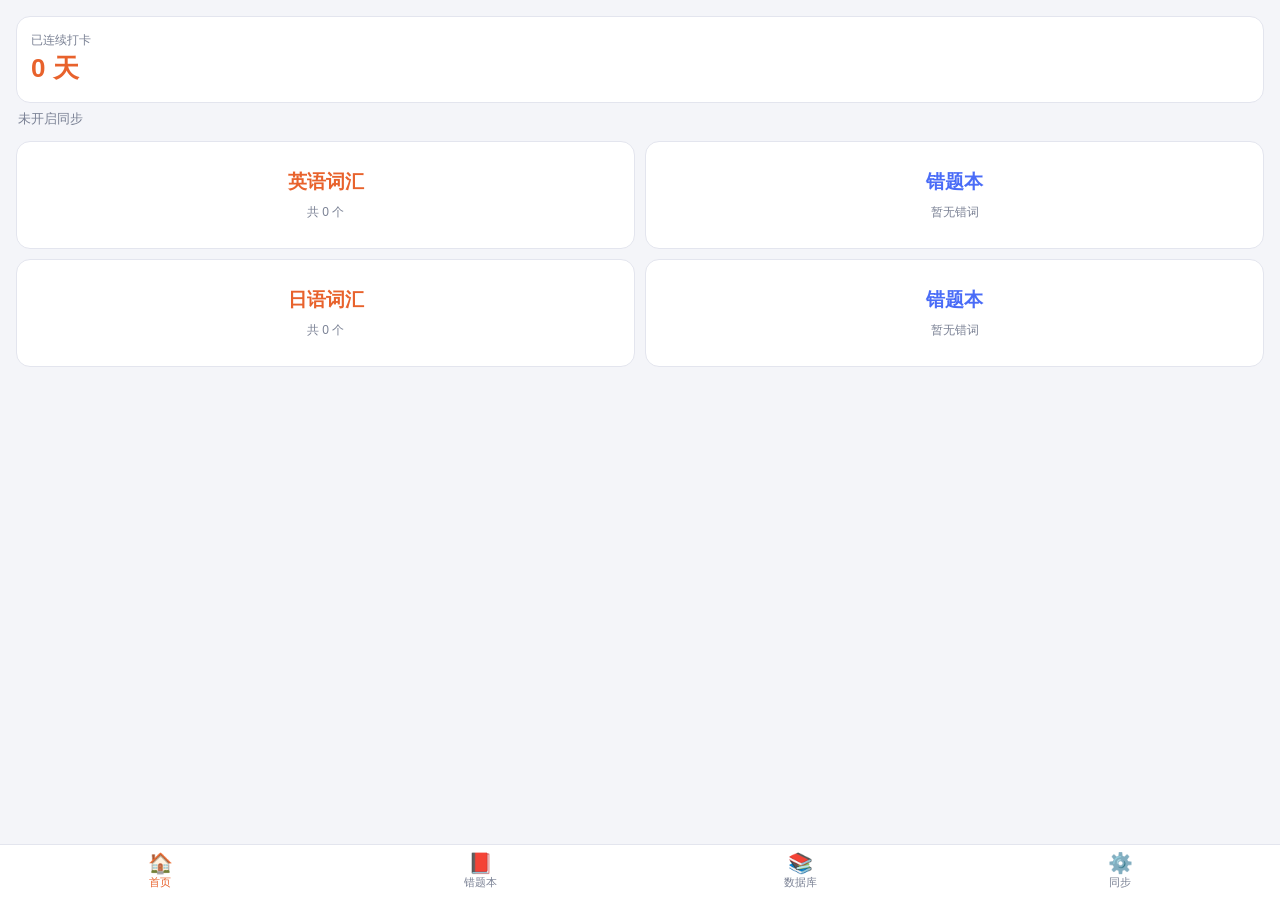
==== docs/index.html @ 457b7281 "PWA 目录 web/ 更名为 docs/ GitHub Pages 只允许从仓库根目录或 /docs 发布，不能指定任意文件夹， 原目录名会导致 Pages 设置里选不到。页面内全部为相对路径，改名" ====
<!DOCTYPE html>
<html lang="zh-CN">
<head>
<meta charset="utf-8">
<!-- viewport-fit=cover 让内容延伸到刘海区域, 配合 CSS 里的 safe-area 内边距 -->
<meta name="viewport" content="width=device-width, initial-scale=1, maximum-scale=1, viewport-fit=cover">
<title>Trilingo</title>

<!-- iOS 添加到主屏幕后以独立应用方式运行 (隐藏 Safari 地址栏) -->
<meta name="apple-mobile-web-app-capable" content="yes">
<meta name="mobile-web-app-capable" content="yes">
<meta name="apple-mobile-web-app-status-bar-style" content="black-translucent">
<meta name="apple-mobile-web-app-title" content="Trilingo">
<meta name="theme-color" content="#e8622c" media="(prefers-color-scheme: light)">
<meta name="theme-color" content="#14161c" media="(prefers-color-scheme: dark)">

<link rel="apple-touch-icon" href="icons/icon-180.png">
<link rel="icon" href="icons/icon-192.png">
<link rel="manifest" href="manifest.webmanifest">
<link rel="stylesheet" href="style.css">
</head>
<body>

<div id="app">

  <!-- ============================== 首页 ============================== -->
  <section id="home" class="view active">
    <div class="streak card">
      <div>
        <div class="lbl">已连续打卡</div>
        <div class="num" id="streakNum">0 天</div>
      </div>
    </div>
    <p class="sub" id="syncNote" style="margin:-8px 0 12px 2px"></p>

    <div class="grid2">
      <div class="tile en card" id="tileEn">
        <div class="t">英语词汇</div><div class="d"></div>
      </div>
      <div class="tile err card" id="tileErrEn">
        <div class="t">错题本</div><div class="d"></div>
      </div>
      <div class="tile en card" id="tileJp">
        <div class="t">日语词汇</div><div class="d"></div>
      </div>
      <div class="tile err card" id="tileErrJp">
        <div class="t">错题本</div><div class="d"></div>
      </div>
    </div>
  </section>

  <!-- ============================== 测验 ============================== -->
  <section id="quiz" class="view">
    <div class="quiz-head">
      <button class="back" id="backBtn">← 返回</button>
      <span class="title" id="quizTitle"></span>
    </div>
    <div class="bar"><i id="bar"></i></div>

    <div class="quiz-body">
      <div class="badge" id="badge"></div>
      <div class="meaning" id="meaning"></div>

      <div>
        <input type="text" id="answer" enterkeyhint="done" autocomplete="off"
               autocapitalize="none" autocorrect="off" spellcheck="false" placeholder="输入后按回车">
        <button class="primary" id="submitBtn" style="width:100%;margin-top:10px">提交</button>
      </div>

      <div class="result" id="result"></div>

      <div style="display:flex;justify-content:flex-end">
        <button class="primary" id="nextBtn" style="display:none">下一个 ›</button>
      </div>
    </div>
  </section>

  <!-- ============================== 错题本 ============================== -->
  <section id="mistakes" class="view">
    <h1>错题本</h1>
    <div class="seg">
      <button data-lang="en" class="on">英语</button>
      <button data-lang="jp">日语</button>
    </div>
    <p class="sub">出错当天记为 day0，此后 day+1、+3、+7、+15、+30 会再次出现。</p>
    <div class="list" id="mistakeList"></div>
  </section>

  <!-- ============================== 数据库 ============================== -->
  <section id="database" class="view">
    <h1>数据库</h1>
    <div class="seg">
      <button data-lang="en" class="on">英语</button>
      <button data-lang="jp">日语</button>
    </div>
    <input type="search" id="search" placeholder="搜索单词或释义" style="font-size:16px;text-align:left;margin-bottom:6px">
    <p class="sub" id="dbCount"></p>
    <div class="list" id="dbList"></div>
  </section>

  <!-- ============================== 设置 ============================== -->
  <section id="settings" class="view">
    <h1>同步设置</h1>
    <p class="sub">学习数据存放在一个 GitHub 私有仓库里，两台设备各自拉取、合并、回传。</p>

    <h2>访问令牌</h2>
    <input type="password" id="token" placeholder="github_pat_..." autocomplete="off" autocapitalize="none">
    <h2>用户名</h2>
    <input type="text" id="owner" placeholder="match2233" autocomplete="off" autocapitalize="none">
    <h2>数据仓库</h2>
    <input type="text" id="repo" placeholder="Trilingo-data" autocomplete="off" autocapitalize="none">

    <div class="btn-row">
      <button id="saveCfg">保存</button>
      <button id="testBtn">测试连接</button>
    </div>
    <div class="btn-row">
      <button class="primary" id="syncBtn">立即同步</button>
    </div>
    <p class="sub" id="syncMsg" style="margin-top:10px"></p>

    <h2>当前数据</h2>
    <p class="sub" id="stats"></p>

    <h2>安装到主屏幕</h2>
    <p class="sub">在 Safari 中打开本页 → 点底部分享按钮 → 选择「添加到主屏幕」。
      之后从主屏幕启动就会像原生应用一样全屏运行，断网也能背单词。</p>
  </section>

</div>

<!-- ============================== 底部导航 ============================== -->
<nav id="tabs">
  <button data-view="home" class="on"><span class="ic">🏠</span>首页</button>
  <button data-view="mistakes"><span class="ic">📕</span>错题本</button>
  <button data-view="database"><span class="ic">📚</span>数据库</button>
  <button data-view="settings"><span class="ic">⚙️</span>同步</button>
</nav>

<div id="toast"></div>

<script type="module" src="app.js"></script>
</body>
</html>
---- docs/style.css ----
/* Trilingo PWA —— 面向 iPhone 的布局与配色，沿用桌面端的主色 */

:root {
  --bg: #f4f5f9;
  --card: #ffffff;
  --border: #e3e5ee;
  --text: #1f2430;
  --muted: #7a8194;
  --primary: #e8622c;
  --primary-dark: #c94e1d;
  --blue: #4a6cf7;
  --success: #1f9d55;
  --success-soft: #e8f7ee;
  --error: #d64545;
  --error-soft: #fcecec;
  --radius: 14px;

  /* iPhone 刘海/底部横条的安全区 */
  --safe-top: env(safe-area-inset-top, 0px);
  --safe-bottom: env(safe-area-inset-bottom, 0px);
}

@media (prefers-color-scheme: dark) {
  :root {
    --bg: #14161c;
    --card: #1d2029;
    --border: #2c303c;
    --text: #e9ebf2;
    --muted: #8b93a7;
    --primary: #ff7a45;
    --primary-dark: #e8622c;
    --blue: #7b93ff;
    --success: #4ec27a;
    --success-soft: #1b2f24;
    --error: #ff6b6b;
    --error-soft: #33201f;
  }
}

* { box-sizing: border-box; -webkit-tap-highlight-color: transparent; }

html, body {
  margin: 0;
  padding: 0;
  background: var(--bg);
  color: var(--text);
  font-family: -apple-system, BlinkMacSystemFont, "PingFang SC", "Hiragino Sans",
               "Microsoft YaHei", sans-serif;
  font-size: 16px;
  line-height: 1.5;
  overscroll-behavior-y: none;
}

/* 苹果的惯性滚动与禁止双击缩放 */
body { touch-action: manipulation; }
.scroll { -webkit-overflow-scrolling: touch; }

/* ------------------------------------------------------------------ 结构 */
#app {
  padding-top: var(--safe-top);
  padding-bottom: calc(58px + var(--safe-bottom));
  min-height: 100vh;
}

.view { display: none; padding: 16px; }
.view.active { display: block; }

h1 { font-size: 22px; margin: 4px 0 2px; }
h2 { font-size: 17px; margin: 18px 0 8px; color: var(--muted); font-weight: 600; }
.sub { color: var(--muted); font-size: 13px; margin: 0; }

/* ------------------------------------------------------------------ 卡片 */
.card {
  background: var(--card);
  border: 1px solid var(--border);
  border-radius: var(--radius);
  padding: 14px;
}

.streak {
  display: flex;
  align-items: center;
  gap: 10px;
  margin-bottom: 14px;
}
.streak .num { font-size: 26px; font-weight: 700; color: var(--primary); }
.streak .lbl { font-size: 12px; color: var(--muted); }

/* 首页两行两列 */
.grid2 {
  display: grid;
  grid-template-columns: 1fr 1fr;
  gap: 10px;
}
.tile {
  background: var(--card);
  border: 1px solid var(--border);
  border-radius: var(--radius);
  padding: 22px 12px;
  text-align: center;
  display: flex;
  flex-direction: column;
  justify-content: center;
  gap: 6px;
  min-height: 108px;
}
.tile:active { background: var(--bg); }
.tile .t { font-size: 19px; font-weight: 700; }
.tile .d { font-size: 12px; color: var(--muted); }
.tile.en .t { color: var(--primary); }
.tile.err .t { color: var(--blue); }
.tile.done { border-color: var(--success); background: var(--success-soft); }

/* ------------------------------------------------------------------ 按钮 */
button {
  font-family: inherit;
  font-size: 16px;
  border: none;
  border-radius: 12px;
  padding: 13px 18px;
  background: var(--card);
  color: var(--text);
  border: 1px solid var(--border);
}
button.primary {
  background: var(--primary);
  color: #fff;
  border-color: var(--primary);
  font-weight: 600;
}
button.primary:active { background: var(--primary-dark); }
button:active { opacity: .85; }
button:disabled { opacity: .45; }
.btn-row { display: flex; gap: 10px; margin-top: 14px; }
.btn-row button { flex: 1; }

/* ------------------------------------------------------------------ 测验 */
#quiz { display: none; }
#quiz.active { display: flex; flex-direction: column; }

.quiz-head {
  display: flex;
  align-items: center;
  gap: 10px;
  padding: 10px 16px;
  border-bottom: 1px solid var(--border);
  background: var(--card);
  padding-top: calc(10px + var(--safe-top));
}
.quiz-head .title { font-weight: 600; flex: 1; }
.quiz-head .back { padding: 6px 12px; font-size: 15px; }

.bar { height: 3px; background: var(--border); }
.bar > i { display: block; height: 100%; background: var(--primary); width: 0; transition: width .25s; }

.quiz-body {
  flex: 1;
  display: flex;
  flex-direction: column;
  justify-content: center;
  padding: 24px 20px;
  gap: 22px;
  text-align: center;
}
.meaning { font-size: 27px; font-weight: 700; line-height: 1.35; }
.badge { font-size: 12px; color: var(--muted); }
.badge.review { color: var(--primary); font-weight: 600; }

/* 字号 ≥16px, 否则 iOS 聚焦时会自动放大页面 */
input[type="text"], input[type="search"], input[type="password"] {
  font-family: inherit;
  font-size: 21px;
  width: 100%;
  padding: 14px;
  text-align: center;
  border: 2px solid var(--border);
  border-radius: 12px;
  background: var(--bg);
  color: var(--text);
}
input:focus { outline: none; border-color: var(--primary); }
input.ok { border-color: var(--success); }
input.bad { border-color: var(--error); }

.result { min-height: 76px; display: flex; flex-direction: column; gap: 6px; justify-content: center; }
.result .main { font-size: 16px; font-weight: 600; }
.result .ipa { font-size: 22px; }
.result .hint { font-size: 13px; color: var(--muted); }
.ok-text { color: var(--success); }
.bad-text { color: var(--error); }

/* ------------------------------------------------------------------ 列表 */
.list { margin-top: 10px; }
.row {
  background: var(--card);
  border: 1px solid var(--border);
  border-radius: 12px;
  padding: 12px 14px;
  margin-bottom: 8px;
}
.row .r1 { display: flex; justify-content: space-between; gap: 8px; align-items: baseline; }
.row .w { font-weight: 600; font-size: 17px; }
.row .meta { font-size: 12px; color: var(--muted); }
.row .m { font-size: 14px; color: var(--muted); margin-top: 3px; }
.row.due { border-left: 3px solid var(--error); }
.row .tag {
  font-size: 11px; padding: 2px 8px; border-radius: 20px;
  background: var(--bg); color: var(--muted);
}
.row .tag.hot { background: var(--error-soft); color: var(--error); }

.seg {
  display: flex; background: var(--card); border: 1px solid var(--border);
  border-radius: 10px; overflow: hidden; margin: 10px 0;
}
.seg button {
  flex: 1; border: none; border-radius: 0; background: transparent;
  padding: 9px; font-size: 14px; color: var(--muted);
}
.seg button.on { background: var(--primary); color: #fff; font-weight: 600; }

.empty { text-align: center; color: var(--muted); padding: 40px 20px; font-size: 14px; }

/* ------------------------------------------------------------------ 底部导航 */
#tabs {
  position: fixed;
  left: 0; right: 0; bottom: 0;
  display: flex;
  background: var(--card);
  border-top: 1px solid var(--border);
  padding-bottom: var(--safe-bottom);
  z-index: 20;
}
#tabs button {
  flex: 1; border: none; border-radius: 0; background: transparent;
  color: var(--muted); font-size: 11px; padding: 8px 0 10px;
  display: flex; flex-direction: column; align-items: center; gap: 2px;
}
#tabs button .ic { font-size: 20px; line-height: 1; }
#tabs button.on { color: var(--primary); }

/* ------------------------------------------------------------------ 提示条 */
#toast {
  position: fixed;
  left: 50%; transform: translateX(-50%);
  bottom: calc(70px + var(--safe-bottom));
  background: rgba(0,0,0,.82);
  color: #fff;
  padding: 10px 18px;
  border-radius: 22px;
  font-size: 14px;
  max-width: 88%;
  text-align: center;
  opacity: 0;
  transition: opacity .25s;
  pointer-events: none;
  z-index: 40;
}
#toast.show { opacity: 1; }

.offline {
  background: var(--error-soft); color: var(--error);
  font-size: 12px; padding: 7px 12px; border-radius: 10px; margin-bottom: 10px;
}
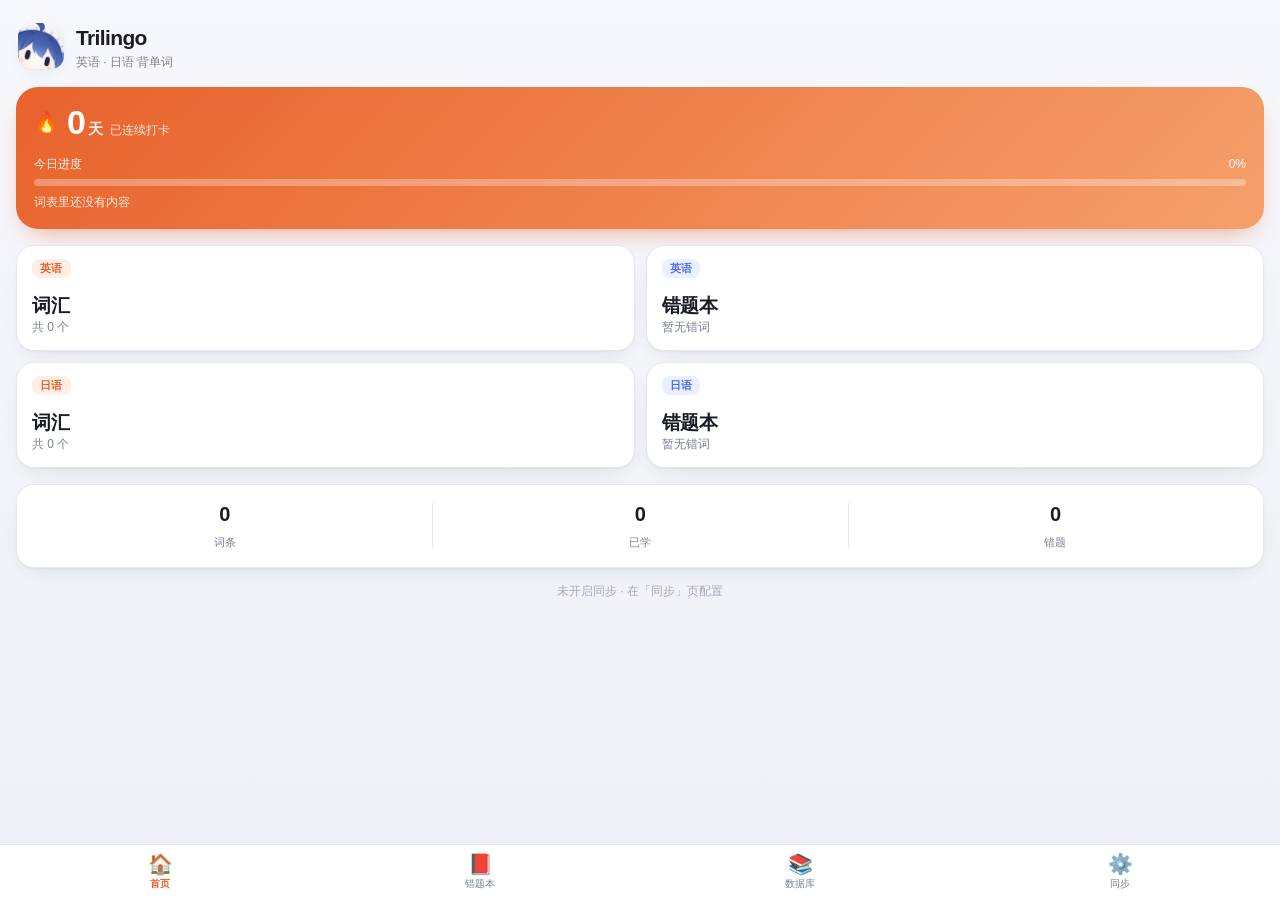
==== commit dcdaab81: "手机端界面重做；修复背完后进入测验页空白；桌面端按钮对齐 修复: - startQuiz 从未调用 renderQuiz, 导致进入测验页永远是空白 ——   不只是背完之后, 而是任何时候进去都看不" ====
--- a/docs/index.html
+++ b/docs/index.html
@@ -11,8 +11,8 @@
 <meta name="mobile-web-app-capable" content="yes">
 <meta name="apple-mobile-web-app-status-bar-style" content="black-translucent">
 <meta name="apple-mobile-web-app-title" content="Trilingo">
-<meta name="theme-color" content="#e8622c" media="(prefers-color-scheme: light)">
-<meta name="theme-color" content="#14161c" media="(prefers-color-scheme: dark)">
+<meta name="theme-color" content="#f7f8fc" media="(prefers-color-scheme: light)">
+<meta name="theme-color" content="#12141a" media="(prefers-color-scheme: dark)">
 
 <link rel="apple-touch-icon" href="icons/icon-180.png">
 <link rel="icon" href="icons/icon-192.png">
@@ -25,53 +25,94 @@
 
   <!-- ============================== 首页 ============================== -->
   <section id="home" class="view active">
-    <div class="streak card">
-      <div>
-        <div class="lbl">已连续打卡</div>
-        <div class="num" id="streakNum">0 天</div>
+
+    <header class="brand">
+      <img src="icons/icon-192.png" class="logo" alt="">
+      <div class="brand-text">
+        <div class="brand-name">Trilingo</div>
+        <div class="brand-sub">英语 · 日语 背单词</div>
+      </div>
+    </header>
+
+    <!-- 打卡 + 今日总进度 -->
+    <div class="hero">
+      <div class="hero-top">
+        <div class="hero-fire">🔥</div>
+        <div class="hero-num"><span id="streakNum">0</span><em>天</em></div>
+        <div class="hero-lbl">已连续打卡</div>
+      </div>
+      <div class="hero-bar-wrap">
+        <div class="hero-bar-row"><span>今日进度</span><span id="todayPct">0%</span></div>
+        <div class="progress"><i id="todayBar"></i></div>
+        <div class="hero-hint" id="todayHint">还没有开始</div>
       </div>
     </div>
-    <p class="sub" id="syncNote" style="margin:-8px 0 12px 2px"></p>
 
+    <!-- 四个入口 -->
     <div class="grid2">
-      <div class="tile en card" id="tileEn">
-        <div class="t">英语词汇</div><div class="d"></div>
-      </div>
-      <div class="tile err card" id="tileErrEn">
-        <div class="t">错题本</div><div class="d"></div>
-      </div>
-      <div class="tile en card" id="tileJp">
-        <div class="t">日语词汇</div><div class="d"></div>
-      </div>
-      <div class="tile err card" id="tileErrJp">
-        <div class="t">错题本</div><div class="d"></div>
-      </div>
+      <button class="tile" id="tileEn">
+        <span class="tile-tag">英语</span>
+        <span class="tile-main">词汇</span>
+        <span class="tile-foot" data-foot></span>
+      </button>
+      <button class="tile" id="tileErrEn">
+        <span class="tile-tag blue">英语</span>
+        <span class="tile-main">错题本</span>
+        <span class="tile-foot" data-foot></span>
+      </button>
+      <button class="tile" id="tileJp">
+        <span class="tile-tag">日语</span>
+        <span class="tile-main">词汇</span>
+        <span class="tile-foot" data-foot></span>
+      </button>
+      <button class="tile" id="tileErrJp">
+        <span class="tile-tag blue">日语</span>
+        <span class="tile-main">错题本</span>
+        <span class="tile-foot" data-foot></span>
+      </button>
     </div>
+
+    <!-- 累计数据 -->
+    <div class="stat-row">
+      <div class="stat"><b id="statWords">0</b><span>词条</span></div>
+      <div class="stat"><b id="statStudied">0</b><span>已学</span></div>
+      <div class="stat"><b id="statMistakes">0</b><span>错题</span></div>
+    </div>
+
+    <div class="sync-pill" id="syncPill"></div>
   </section>
 
   <!-- ============================== 测验 ============================== -->
   <section id="quiz" class="view">
     <div class="quiz-head">
-      <button class="back" id="backBtn">← 返回</button>
+      <button class="ghost" id="backBtn">‹ 返回</button>
       <span class="title" id="quizTitle"></span>
     </div>
     <div class="bar"><i id="bar"></i></div>
 
-    <div class="quiz-body">
+    <div id="quizBody" class="quiz-body">
       <div class="badge" id="badge"></div>
       <div class="meaning" id="meaning"></div>
 
-      <div>
+      <div class="answer-wrap">
         <input type="text" id="answer" enterkeyhint="done" autocomplete="off"
                autocapitalize="none" autocorrect="off" spellcheck="false" placeholder="输入后按回车">
-        <button class="primary" id="submitBtn" style="width:100%;margin-top:10px">提交</button>
+        <button class="primary" id="submitBtn">提交</button>
       </div>
 
       <div class="result" id="result"></div>
 
-      <div style="display:flex;justify-content:flex-end">
+      <div class="next-wrap">
         <button class="primary" id="nextBtn" style="display:none">下一个 ›</button>
       </div>
+    </div>
+
+    <!-- 背完之后显示这个, 而不是留一个空白页 -->
+    <div id="quizDone" class="quiz-done">
+      <div class="done-icon">🎉</div>
+      <div class="done-title">今日任务已完成</div>
+      <div class="done-stats" id="doneStats"></div>
+      <button class="primary" id="doneBack">返回首页</button>
     </div>
   </section>
 
@@ -93,14 +134,14 @@
       <button data-lang="en" class="on">英语</button>
       <button data-lang="jp">日语</button>
     </div>
-    <input type="search" id="search" placeholder="搜索单词或释义" style="font-size:16px;text-align:left;margin-bottom:6px">
+    <input type="search" id="search" placeholder="搜索单词或释义" class="search">
     <p class="sub" id="dbCount"></p>
     <div class="list" id="dbList"></div>
   </section>
 
   <!-- ============================== 设置 ============================== -->
   <section id="settings" class="view">
-    <h1>同步设置</h1>
+    <h1>同步</h1>
     <p class="sub">学习数据存放在一个 GitHub 私有仓库里，两台设备各自拉取、合并、回传。</p>
 
     <h2>访问令牌</h2>
@@ -117,14 +158,10 @@
     <div class="btn-row">
       <button class="primary" id="syncBtn">立即同步</button>
     </div>
-    <p class="sub" id="syncMsg" style="margin-top:10px"></p>
+    <p class="sub" id="syncMsg"></p>
 
     <h2>当前数据</h2>
     <p class="sub" id="stats"></p>
-
-    <h2>安装到主屏幕</h2>
-    <p class="sub">在 Safari 中打开本页 → 点底部分享按钮 → 选择「添加到主屏幕」。
-      之后从主屏幕启动就会像原生应用一样全屏运行，断网也能背单词。</p>
   </section>
 
 </div>
--- a/docs/style.css
+++ b/docs/style.css
@@ -1,47 +1,55 @@
-/* Trilingo PWA —— 面向 iPhone 的布局与配色，沿用桌面端的主色 */
+/* Trilingo PWA —— iPhone 布局。主色沿用桌面端。 */
 
 :root {
-  --bg: #f4f5f9;
+  --bg: #f7f8fc;
+  --bg2: #eef0f7;
   --card: #ffffff;
-  --border: #e3e5ee;
-  --text: #1f2430;
+  --border: #e6e8f0;
+  --text: #1a1d26;
   --muted: #7a8194;
+  --faint: #a3a9ba;
   --primary: #e8622c;
   --primary-dark: #c94e1d;
+  --primary-soft: #fdeee7;
   --blue: #4a6cf7;
-  --success: #1f9d55;
-  --success-soft: #e8f7ee;
+  --blue-soft: #ecf0fe;
+  --success: #17915a;
+  --success-soft: #e7f6ee;
   --error: #d64545;
-  --error-soft: #fcecec;
-  --radius: 14px;
-
-  /* iPhone 刘海/底部横条的安全区 */
+  --error-soft: #fdecec;
+  --shadow: 0 1px 2px rgba(20, 24, 40, .04), 0 8px 24px -12px rgba(20, 24, 40, .16);
+  --radius: 18px;
+
   --safe-top: env(safe-area-inset-top, 0px);
   --safe-bottom: env(safe-area-inset-bottom, 0px);
 }
 
 @media (prefers-color-scheme: dark) {
   :root {
-    --bg: #14161c;
-    --card: #1d2029;
-    --border: #2c303c;
-    --text: #e9ebf2;
-    --muted: #8b93a7;
+    --bg: #12141a;
+    --bg2: #171a21;
+    --card: #1c1f28;
+    --border: #2a2e3a;
+    --text: #eceef4;
+    --muted: #8f96a8;
+    --faint: #6b7284;
     --primary: #ff7a45;
     --primary-dark: #e8622c;
+    --primary-soft: #2c1d17;
     --blue: #7b93ff;
-    --success: #4ec27a;
-    --success-soft: #1b2f24;
+    --blue-soft: #1b2033;
+    --success: #3fbf7f;
+    --success-soft: #16281f;
     --error: #ff6b6b;
-    --error-soft: #33201f;
+    --error-soft: #2c1a1a;
+    --shadow: none;
   }
 }
 
 * { box-sizing: border-box; -webkit-tap-highlight-color: transparent; }
 
 html, body {
-  margin: 0;
-  padding: 0;
+  margin: 0; padding: 0;
   background: var(--bg);
   color: var(--text);
   font-family: -apple-system, BlinkMacSystemFont, "PingFang SC", "Hiragino Sans",
@@ -49,216 +57,218 @@
   font-size: 16px;
   line-height: 1.5;
   overscroll-behavior-y: none;
-}
-
-/* 苹果的惯性滚动与禁止双击缩放 */
+  -webkit-font-smoothing: antialiased;
+}
 body { touch-action: manipulation; }
-.scroll { -webkit-overflow-scrolling: touch; }
-
-/* ------------------------------------------------------------------ 结构 */
+
 #app {
   padding-top: var(--safe-top);
-  padding-bottom: calc(58px + var(--safe-bottom));
+  padding-bottom: calc(66px + var(--safe-bottom));
   min-height: 100vh;
-}
-
-.view { display: none; padding: 16px; }
+  background: linear-gradient(180deg, var(--bg) 0%, var(--bg2) 100%);
+  background-attachment: fixed;
+}
+
+.view { display: none; padding: 16px 16px 24px; }
 .view.active { display: block; }
 
-h1 { font-size: 22px; margin: 4px 0 2px; }
-h2 { font-size: 17px; margin: 18px 0 8px; color: var(--muted); font-weight: 600; }
-.sub { color: var(--muted); font-size: 13px; margin: 0; }
-
-/* ------------------------------------------------------------------ 卡片 */
-.card {
-  background: var(--card);
+h1 { font-size: 24px; margin: 6px 0 10px; letter-spacing: -.02em; }
+h2 { font-size: 13px; margin: 18px 0 6px; color: var(--muted); font-weight: 600; letter-spacing: .02em; }
+.sub { color: var(--muted); font-size: 13px; margin: 6px 0; line-height: 1.6; }
+
+button {
+  font-family: inherit; font-size: 16px;
+  border: none; border-radius: 14px; padding: 13px 18px;
+  background: var(--card); color: var(--text);
   border: 1px solid var(--border);
+  transition: transform .12s, opacity .12s;
+}
+button:active { transform: scale(.975); }
+button.primary {
+  background: var(--primary); color: #fff;
+  border-color: transparent; font-weight: 600;
+  box-shadow: 0 6px 18px -8px var(--primary);
+}
+button.ghost { background: transparent; border: none; color: var(--primary); padding: 6px 4px; font-size: 16px; }
+button:disabled { opacity: .4; }
+.btn-row { display: flex; gap: 10px; margin-top: 12px; }
+.btn-row button { flex: 1; }
+
+/* ------------------------------------------------------------ 首页品牌区 */
+.brand { display: flex; align-items: center; gap: 12px; padding: 6px 2px 16px; }
+.logo { width: 46px; height: 46px; border-radius: 13px; box-shadow: var(--shadow); }
+.brand-name { font-size: 21px; font-weight: 800; letter-spacing: -.03em; }
+.brand-sub { font-size: 12px; color: var(--muted); margin-top: -1px; }
+
+/* ------------------------------------------------------------ 打卡 + 进度 */
+.hero {
+  border-radius: 22px; padding: 18px;
+  background: linear-gradient(135deg, var(--primary) 0%, #f0844f 55%, #f5a06b 100%);
+  color: #fff;
+  box-shadow: 0 12px 28px -14px rgba(232, 98, 44, .7);
+  margin-bottom: 16px;
+}
+.hero-top { display: flex; align-items: baseline; gap: 8px; }
+.hero-fire { font-size: 20px; align-self: center; }
+.hero-num { font-size: 34px; font-weight: 800; letter-spacing: -.03em; line-height: 1; }
+.hero-num em { font-size: 15px; font-weight: 600; font-style: normal; margin-left: 3px; opacity: .9; }
+.hero-lbl { font-size: 12px; opacity: .85; }
+
+.hero-bar-wrap { margin-top: 16px; }
+.hero-bar-row { display: flex; justify-content: space-between; font-size: 12px; opacity: .92; margin-bottom: 6px; }
+.progress { height: 7px; border-radius: 99px; background: rgba(255, 255, 255, .3); overflow: hidden; }
+.progress > i {
+  display: block; height: 100%; width: 0;
+  background: #fff; border-radius: 99px; transition: width .3s ease;
+}
+.hero-hint { font-size: 12px; opacity: .88; margin-top: 7px; }
+
+/* ------------------------------------------------------------ 四个入口 */
+.grid2 { display: grid; grid-template-columns: 1fr 1fr; gap: 11px; }
+.tile {
+  position: relative;
+  display: flex; flex-direction: column; align-items: flex-start;
+  padding: 15px 15px 14px;
   border-radius: var(--radius);
-  padding: 14px;
-}
-
-.streak {
-  display: flex;
-  align-items: center;
-  gap: 10px;
-  margin-bottom: 14px;
-}
-.streak .num { font-size: 26px; font-weight: 700; color: var(--primary); }
-.streak .lbl { font-size: 12px; color: var(--muted); }
-
-/* 首页两行两列 */
-.grid2 {
-  display: grid;
-  grid-template-columns: 1fr 1fr;
-  gap: 10px;
-}
-.tile {
-  background: var(--card);
-  border: 1px solid var(--border);
-  border-radius: var(--radius);
-  padding: 22px 12px;
-  text-align: center;
-  display: flex;
-  flex-direction: column;
-  justify-content: center;
-  gap: 6px;
-  min-height: 108px;
-}
-.tile:active { background: var(--bg); }
-.tile .t { font-size: 19px; font-weight: 700; }
-.tile .d { font-size: 12px; color: var(--muted); }
-.tile.en .t { color: var(--primary); }
-.tile.err .t { color: var(--blue); }
+  background: var(--card); border: 1px solid var(--border);
+  box-shadow: var(--shadow);
+  text-align: left; min-height: 106px; justify-content: flex-end;
+}
+.tile-tag {
+  position: absolute; top: 13px; left: 15px;
+  font-size: 11px; font-weight: 700; letter-spacing: .04em;
+  color: var(--primary); background: var(--primary-soft);
+  padding: 2px 8px; border-radius: 8px;
+}
+.tile-tag.blue { color: var(--blue); background: var(--blue-soft); }
+.tile-main { font-size: 19px; font-weight: 700; letter-spacing: -.02em; margin-top: 18px; }
+.tile-foot { font-size: 12px; color: var(--muted); }
 .tile.done { border-color: var(--success); background: var(--success-soft); }
-
-/* ------------------------------------------------------------------ 按钮 */
-button {
-  font-family: inherit;
-  font-size: 16px;
-  border: none;
-  border-radius: 12px;
-  padding: 13px 18px;
-  background: var(--card);
-  color: var(--text);
-  border: 1px solid var(--border);
-}
-button.primary {
-  background: var(--primary);
-  color: #fff;
-  border-color: var(--primary);
-  font-weight: 600;
-}
-button.primary:active { background: var(--primary-dark); }
-button:active { opacity: .85; }
-button:disabled { opacity: .45; }
-.btn-row { display: flex; gap: 10px; margin-top: 14px; }
-.btn-row button { flex: 1; }
-
-/* ------------------------------------------------------------------ 测验 */
-#quiz { display: none; }
-#quiz.active { display: flex; flex-direction: column; }
-
-.quiz-head {
-  display: flex;
-  align-items: center;
-  gap: 10px;
-  padding: 10px 16px;
-  border-bottom: 1px solid var(--border);
-  background: var(--card);
-  padding-top: calc(10px + var(--safe-top));
-}
-.quiz-head .title { font-weight: 600; flex: 1; }
-.quiz-head .back { padding: 6px 12px; font-size: 15px; }
-
-.bar { height: 3px; background: var(--border); }
-.bar > i { display: block; height: 100%; background: var(--primary); width: 0; transition: width .25s; }
+.tile.done .tile-foot { color: var(--success); font-weight: 600; }
+
+/* ------------------------------------------------------------ 累计数据 */
+.stat-row {
+  display: flex; margin-top: 16px;
+  background: var(--card); border: 1px solid var(--border);
+  border-radius: var(--radius); box-shadow: var(--shadow); overflow: hidden;
+}
+.stat { flex: 1; text-align: center; padding: 14px 4px; position: relative; }
+.stat + .stat::before {
+  content: ''; position: absolute; left: 0; top: 22%;
+  height: 56%; width: 1px; background: var(--border);
+}
+.stat b { display: block; font-size: 20px; font-weight: 800; letter-spacing: -.02em; }
+.stat span { font-size: 11px; color: var(--muted); }
+
+.sync-pill { margin-top: 14px; text-align: center; font-size: 12px; color: var(--faint); }
+.sync-pill.pending { color: var(--primary); }
+
+/* ------------------------------------------------------------ 测验 */
+.quiz-head { display: flex; align-items: center; gap: 8px; padding: 8px 4px 10px; }
+.quiz-head .title { font-weight: 700; flex: 1; text-align: right; font-size: 15px; }
+.bar { height: 4px; background: var(--border); border-radius: 99px; overflow: hidden; }
+.bar > i { display: block; height: 100%; width: 0; background: var(--primary); transition: width .25s; }
 
 .quiz-body {
-  flex: 1;
-  display: flex;
-  flex-direction: column;
-  justify-content: center;
-  padding: 24px 20px;
-  gap: 22px;
-  text-align: center;
-}
-.meaning { font-size: 27px; font-weight: 700; line-height: 1.35; }
-.badge { font-size: 12px; color: var(--muted); }
-.badge.review { color: var(--primary); font-weight: 600; }
-
-/* 字号 ≥16px, 否则 iOS 聚焦时会自动放大页面 */
+  display: flex; flex-direction: column;
+  min-height: calc(100vh - 210px);
+  padding-top: 28px; gap: 20px; text-align: center;
+}
+.meaning { font-size: 27px; font-weight: 800; line-height: 1.35; letter-spacing: -.02em; }
+.badge { font-size: 12px; color: var(--muted); font-weight: 600; letter-spacing: .04em; }
+.badge.review { color: var(--primary); }
+
+.answer-wrap { display: flex; flex-direction: column; gap: 10px; }
+
 input[type="text"], input[type="search"], input[type="password"] {
-  font-family: inherit;
-  font-size: 21px;
-  width: 100%;
-  padding: 14px;
-  text-align: center;
-  border: 2px solid var(--border);
-  border-radius: 12px;
-  background: var(--bg);
-  color: var(--text);
-}
+  font-family: inherit; font-size: 21px; width: 100%;
+  padding: 15px; text-align: center;
+  border: 2px solid var(--border); border-radius: 15px;
+  background: var(--card); color: var(--text);
+  transition: border-color .15s;
+}
+input.search { font-size: 16px; text-align: left; padding: 12px 14px; }
 input:focus { outline: none; border-color: var(--primary); }
-input.ok { border-color: var(--success); }
-input.bad { border-color: var(--error); }
-
-.result { min-height: 76px; display: flex; flex-direction: column; gap: 6px; justify-content: center; }
-.result .main { font-size: 16px; font-weight: 600; }
-.result .ipa { font-size: 22px; }
+input.ok { border-color: var(--success); background: var(--success-soft); }
+input.bad { border-color: var(--error); background: var(--error-soft); }
+
+.result { min-height: 84px; display: flex; flex-direction: column; gap: 7px; justify-content: center; }
+.result .main { font-size: 16px; font-weight: 700; }
+.result .ipa { font-size: 23px; letter-spacing: .01em; }
 .result .hint { font-size: 13px; color: var(--muted); }
 .ok-text { color: var(--success); }
 .bad-text { color: var(--error); }
-
-/* ------------------------------------------------------------------ 列表 */
-.list { margin-top: 10px; }
+.next-wrap { display: flex; justify-content: flex-end; }
+
+/* 背完之后的完成页 */
+.quiz-done {
+  display: none;
+  flex-direction: column; align-items: center; justify-content: center;
+  gap: 12px; text-align: center;
+  min-height: calc(100vh - 190px);
+  padding-bottom: 40px;
+}
+.quiz-done.show { display: flex; }
+.done-icon { font-size: 58px; line-height: 1; }
+.done-title { font-size: 24px; font-weight: 800; letter-spacing: -.02em; }
+.done-stats { font-size: 14px; color: var(--muted); line-height: 1.9; margin-bottom: 10px; }
+.quiz-done button { padding: 13px 34px; }
+
+/* ------------------------------------------------------------ 列表 */
+.list { margin-top: 8px; }
 .row {
-  background: var(--card);
-  border: 1px solid var(--border);
-  border-radius: 12px;
-  padding: 12px 14px;
-  margin-bottom: 8px;
+  background: var(--card); border: 1px solid var(--border);
+  border-radius: 15px; padding: 13px 15px; margin-bottom: 9px;
+  box-shadow: var(--shadow);
 }
 .row .r1 { display: flex; justify-content: space-between; gap: 8px; align-items: baseline; }
-.row .w { font-weight: 600; font-size: 17px; }
+.row .w { font-weight: 700; font-size: 17px; }
 .row .meta { font-size: 12px; color: var(--muted); }
 .row .m { font-size: 14px; color: var(--muted); margin-top: 3px; }
 .row.due { border-left: 3px solid var(--error); }
 .row .tag {
-  font-size: 11px; padding: 2px 8px; border-radius: 20px;
-  background: var(--bg); color: var(--muted);
-}
-.row .tag.hot { background: var(--error-soft); color: var(--error); }
+  font-size: 11px; padding: 2px 9px; border-radius: 20px;
+  background: var(--bg2); color: var(--muted); white-space: nowrap;
+}
+.row .tag.hot { background: var(--error-soft); color: var(--error); font-weight: 600; }
 
 .seg {
   display: flex; background: var(--card); border: 1px solid var(--border);
-  border-radius: 10px; overflow: hidden; margin: 10px 0;
+  border-radius: 13px; overflow: hidden; margin: 10px 0; padding: 3px; gap: 3px;
 }
 .seg button {
-  flex: 1; border: none; border-radius: 0; background: transparent;
+  flex: 1; border: none; border-radius: 10px; background: transparent;
   padding: 9px; font-size: 14px; color: var(--muted);
 }
 .seg button.on { background: var(--primary); color: #fff; font-weight: 600; }
 
-.empty { text-align: center; color: var(--muted); padding: 40px 20px; font-size: 14px; }
-
-/* ------------------------------------------------------------------ 底部导航 */
+.empty { text-align: center; color: var(--muted); padding: 48px 20px; font-size: 14px; line-height: 1.9; }
+
+/* ------------------------------------------------------------ 底部导航 */
 #tabs {
-  position: fixed;
-  left: 0; right: 0; bottom: 0;
-  display: flex;
-  background: var(--card);
+  position: fixed; left: 0; right: 0; bottom: 0;
+  display: flex; background: var(--card);
   border-top: 1px solid var(--border);
   padding-bottom: var(--safe-bottom);
   z-index: 20;
 }
 #tabs button {
   flex: 1; border: none; border-radius: 0; background: transparent;
-  color: var(--muted); font-size: 11px; padding: 8px 0 10px;
+  color: var(--muted); font-size: 10px; padding: 8px 0 9px;
   display: flex; flex-direction: column; align-items: center; gap: 2px;
 }
-#tabs button .ic { font-size: 20px; line-height: 1; }
-#tabs button.on { color: var(--primary); }
-
-/* ------------------------------------------------------------------ 提示条 */
+#tabs button .ic { font-size: 20px; line-height: 1.1; }
+#tabs button.on { color: var(--primary); font-weight: 600; }
+
+/* ------------------------------------------------------------ 提示条 */
 #toast {
-  position: fixed;
-  left: 50%; transform: translateX(-50%);
-  bottom: calc(70px + var(--safe-bottom));
-  background: rgba(0,0,0,.82);
-  color: #fff;
-  padding: 10px 18px;
-  border-radius: 22px;
-  font-size: 14px;
-  max-width: 88%;
-  text-align: center;
-  opacity: 0;
-  transition: opacity .25s;
-  pointer-events: none;
-  z-index: 40;
-}
-#toast.show { opacity: 1; }
-
-.offline {
-  background: var(--error-soft); color: var(--error);
-  font-size: 12px; padding: 7px 12px; border-radius: 10px; margin-bottom: 10px;
-}
+  position: fixed; left: 50%; transform: translateX(-50%) translateY(6px);
+  bottom: calc(78px + var(--safe-bottom));
+  background: rgba(20, 22, 30, .9);
+  color: #fff; padding: 11px 20px; border-radius: 24px;
+  font-size: 14px; max-width: 88%; text-align: center;
+  opacity: 0; transition: opacity .25s, transform .25s;
+  pointer-events: none; z-index: 40;
+  -webkit-backdrop-filter: blur(8px); backdrop-filter: blur(8px);
+}
+#toast.show { opacity: 1; transform: translateX(-50%) translateY(0); }
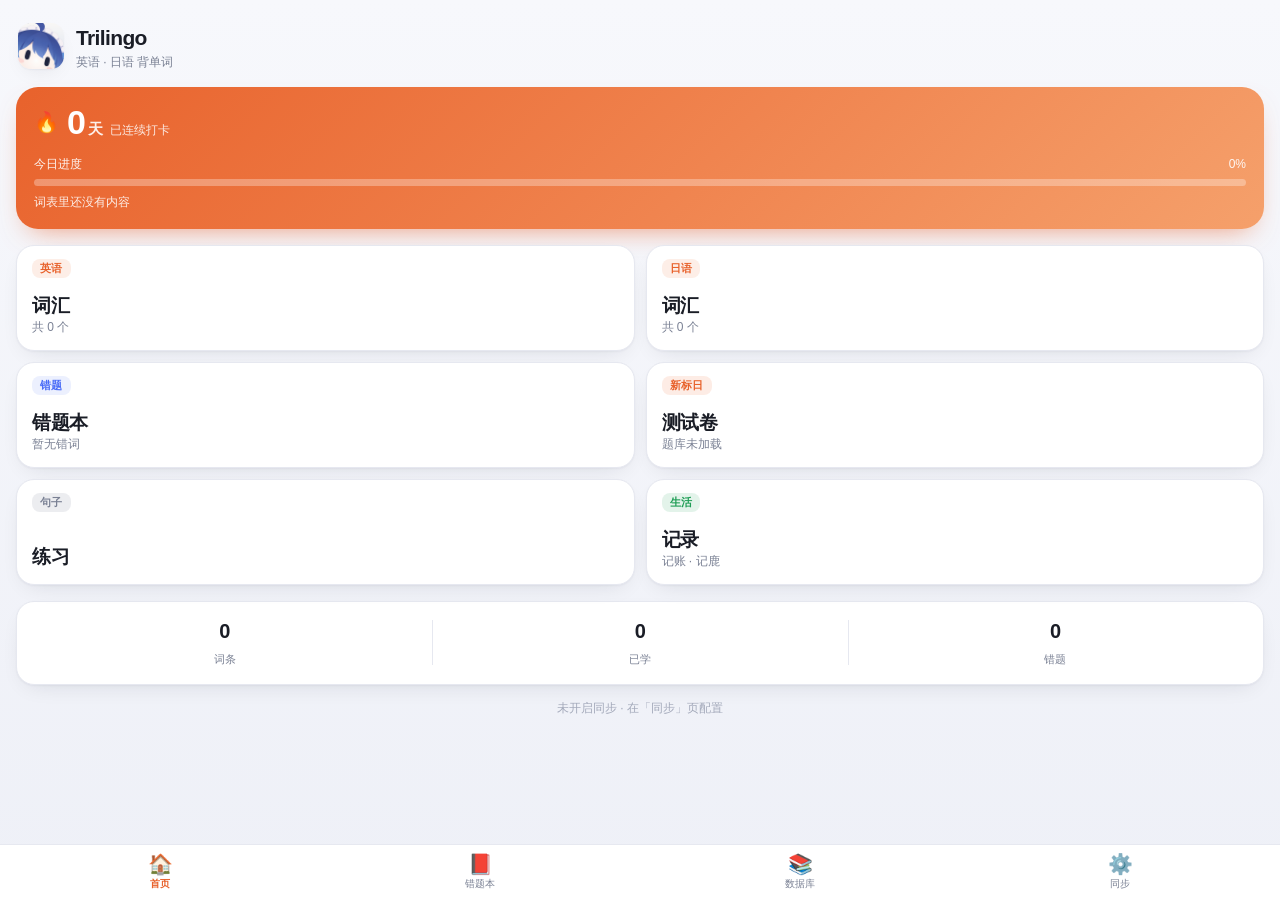
==== commit 4a0cb57f: "新增新标日测试（24 课 1285 题）并整体优化界面 【新功能】 - 新标日测试：从《新版中日交流标准日本语(初级上)同步测试卷》PDF 生成题库，   24 课 / 1285 题，三种题型（填空 " ====
--- a/docs/index.html
+++ b/docs/index.html
@@ -48,26 +48,36 @@
       </div>
     </div>
 
-    <!-- 四个入口 -->
+    <!-- 六个入口: 英语词汇 / 日语词汇 / 错题本 / 新标日测试 / 句子练习 / 生活记录 -->
     <div class="grid2">
       <button class="tile" id="tileEn">
         <span class="tile-tag">英语</span>
         <span class="tile-main">词汇</span>
         <span class="tile-foot" data-foot></span>
       </button>
-      <button class="tile" id="tileErrEn">
-        <span class="tile-tag blue">英语</span>
-        <span class="tile-main">错题本</span>
-        <span class="tile-foot" data-foot></span>
-      </button>
       <button class="tile" id="tileJp">
         <span class="tile-tag">日语</span>
         <span class="tile-main">词汇</span>
         <span class="tile-foot" data-foot></span>
       </button>
-      <button class="tile" id="tileErrJp">
-        <span class="tile-tag blue">日语</span>
+      <button class="tile" id="tileErr">
+        <span class="tile-tag blue">错题</span>
         <span class="tile-main">错题本</span>
+        <span class="tile-foot" data-foot></span>
+      </button>
+      <button class="tile" id="tileMinna">
+        <span class="tile-tag orange">新标日</span>
+        <span class="tile-main">测试卷</span>
+        <span class="tile-foot" data-foot></span>
+      </button>
+      <button class="tile" id="tileSentence">
+        <span class="tile-tag gray">句子</span>
+        <span class="tile-main">练习</span>
+        <span class="tile-foot" data-foot></span>
+      </button>
+      <button class="tile" id="tileLife">
+        <span class="tile-tag green">生活</span>
+        <span class="tile-main">记录</span>
         <span class="tile-foot" data-foot></span>
       </button>
     </div>
@@ -114,6 +124,118 @@
       <div class="done-stats" id="doneStats"></div>
       <button class="primary" id="doneBack">返回首页</button>
     </div>
+  </section>
+
+  <!-- ============================== 新标日测试 ============================== -->
+  <section id="minna" class="view">
+    <div class="quiz-head">
+      <button class="ghost" id="minnaBack">‹ 返回</button>
+      <span class="title">新标日测试</span>
+    </div>
+    <p class="sub" id="minnaSummary"></p>
+    <div class="minna-head">
+      <span>课</span><span>完成进度</span><span>成绩</span><span>完成时间</span>
+    </div>
+    <div class="list" id="minnaList"></div>
+  </section>
+
+  <!-- ============================== 答题页 ============================== -->
+  <section id="minnaTest" class="view">
+    <div class="quiz-head">
+      <button class="ghost" id="mtBack">‹ 返回</button>
+      <span class="title" id="mtTitle"></span>
+      <span class="mt-timer" id="mtTimer">00:00</span>
+    </div>
+    <div class="bar"><i id="mtBar"></i></div>
+    <p class="sub" id="mtSub"></p>
+    <div id="mtBody" class="mt-body"></div>
+    <div class="mt-foot">
+      <span id="mtHint" class="sub"></span>
+      <button class="primary" id="mtNext" style="display:none">下一题</button>
+    </div>
+  </section>
+
+  <!-- ============================== 句子练习 ============================== -->
+  <section id="sentence" class="view">
+    <div class="quiz-head">
+      <button class="ghost" id="sentBack">‹ 返回</button>
+      <span class="title">句子练习</span>
+    </div>
+    <div class="placeholder">
+      <div class="ph-icon">🚧</div>
+      <div class="ph-title">句子练习还在开发中</div>
+      <p class="sub">这部分先留个入口，后续版本再加。</p>
+    </div>
+  </section>
+
+  <!-- ============================== 生活记录 ============================== -->
+  <section id="life" class="view">
+    <div class="quiz-head">
+      <button class="ghost" id="lifeBack">‹ 返回</button>
+      <span class="title">生活记录</span>
+    </div>
+    <p class="sub">仅保存在本机，不参与跨设备同步</p>
+    <div class="grid2">
+      <button class="tile" id="tileLedger">
+        <span class="tile-tag orange">记账</span>
+        <span class="tile-main">记账</span>
+        <span class="tile-foot" data-foot>收入 · 支出 · 账单</span>
+      </button>
+      <button class="tile" id="tileDeer">
+        <span class="tile-tag green">记鹿</span>
+        <span class="tile-main">记鹿</span>
+        <span class="tile-foot" data-foot>每天记一次</span>
+      </button>
+    </div>
+  </section>
+
+  <!-- 记账 -->
+  <section id="ledger" class="view">
+    <div class="quiz-head">
+      <button class="ghost" id="ledgerBack">‹ 返回</button>
+      <span class="title">记账</span>
+      <span class="mt-timer" id="lgBalance">¥0.00</span>
+    </div>
+    <div class="seg" id="curSeg">
+      <button data-cur="CNY" class="on">人民币</button>
+      <button data-cur="JPY">日元</button>
+      <button data-cur="USD">美元</button>
+    </div>
+
+    <div class="lg-card">
+      <div class="lg-row">
+        <span class="lg-kind income">收入</span>
+        <input type="text" id="incSrc" placeholder="收入来源">
+        <input type="number" id="incAmt" inputmode="decimal" step="0.01" min="0" placeholder="0.00">
+        <button class="lg-submit" id="incSubmit">提交</button>
+      </div>
+      <div class="lg-row">
+        <span class="lg-kind expense">支出</span>
+        <input type="text" id="expSrc" placeholder="支出方向">
+        <input type="number" id="expAmt" inputmode="decimal" step="0.01" min="0" placeholder="0.00">
+        <button class="lg-submit exp" id="expSubmit">提交</button>
+      </div>
+      <div class="lg-total">
+        <div><span class="sub">总余额</span><b id="lgTotal">¥0.00</b></div>
+        <div><span class="sub">总收入</span><b id="lgIncome">¥0.00</b></div>
+      </div>
+    </div>
+
+    <h2>账单明细</h2>
+    <div class="list" id="lgList"></div>
+  </section>
+
+  <!-- 记鹿 -->
+  <section id="deer" class="view">
+    <div class="quiz-head">
+      <button class="ghost" id="deerBack">‹ 返回</button>
+      <span class="title">记鹿</span>
+    </div>
+    <p class="sub" id="deerDay"></p>
+    <div class="deer-row" id="deerRow"></div>
+    <p class="sub" id="deerStat"></p>
+    <h2>本月</h2>
+    <div class="deer-cal" id="deerCal"></div>
   </section>
 
   <!-- ============================== 错题本 ============================== -->
--- a/docs/style.css
+++ b/docs/style.css
@@ -90,6 +90,10 @@
   box-shadow: 0 6px 18px -8px var(--primary);
 }
 button.ghost { background: transparent; border: none; color: var(--primary); padding: 6px 4px; font-size: 16px; }
+button.danger {
+  color: var(--error); border-color: var(--error);
+  background: var(--error-soft); font-weight: 600;
+}
 button:disabled { opacity: .4; }
 .btn-row { display: flex; gap: 10px; margin-top: 12px; }
 .btn-row button { flex: 1; }
@@ -272,3 +276,102 @@
   -webkit-backdrop-filter: blur(8px); backdrop-filter: blur(8px);
 }
 #toast.show { opacity: 1; transform: translateX(-50%) translateY(0); }
+
+/* ============================================================ 新标日测试 */
+.tile-tag.orange { background: rgba(232, 98, 44, .12); color: var(--primary); }
+.tile-tag.green  { background: rgba(31, 157, 85, .12); color: #1f9d55; }
+.tile-tag.gray   { background: rgba(122, 129, 148, .14); color: var(--muted); }
+
+.minna-head {
+  display: grid; grid-template-columns: 1fr 1.6fr 1fr 1fr;
+  gap: 8px; padding: 4px 12px; color: var(--muted); font-size: 11px;
+}
+.minna-row {
+  display: grid; grid-template-columns: 1fr 1.6fr 1fr 1fr;
+  gap: 8px; align-items: center;
+  background: var(--card); border: 1px solid var(--border);
+  border-radius: 12px; padding: 12px; margin-bottom: 8px;
+  width: 100%; text-align: left; color: var(--text); font-size: 14px;
+}
+.minna-row .mno { font-weight: 700; }
+.minna-row .mscore { font-weight: 700; color: var(--muted); }
+.minna-row .mscore.ok { color: #1f9d55; }
+.minna-row .mscore.bad { color: #d64545; }
+.minna-row .mscore.doing { color: #4a6cf7; }
+.minna-row .mtime { font-size: 12px; color: var(--muted); }
+.minna-bar { height: 7px; border-radius: 4px; background: var(--border); overflow: hidden; }
+.minna-bar > i { display: block; height: 100%; width: 0; background: var(--primary); border-radius: 4px; }
+.minna-bar > i.done { background: #1f9d55; }
+.minna-bar > i.doing { background: #4a6cf7; }
+
+.mt-timer { margin-left: auto; font-variant-numeric: tabular-nums; font-weight: 700; color: var(--primary); }
+.mt-body { padding-bottom: 90px; }
+.mt-card {
+  background: var(--card); border: 1px solid var(--border);
+  border-radius: 16px; padding: 16px; margin-bottom: 12px;
+}
+.mt-card h3 { font-size: 15px; margin: 0 0 12px; }
+.fill-grid { display: grid; gap: 6px; }
+.fill-cell { text-align: center; font-size: 14px; }
+.fill-cell .fn { font-size: 10px; color: var(--muted); }
+.fill-ans { text-align: center; font-size: 13px; font-weight: 700; color: #4a6cf7; word-break: break-all; }
+.fill-toggle {
+  width: 100%; margin-top: 6px; border-radius: 8px; padding: 7px 0;
+  font-size: 13px; font-weight: 700;
+  background: rgba(31, 157, 85, .12); color: #1f9d55; border: none;
+}
+.fill-toggle.bad { background: rgba(214, 69, 69, .12); color: #d64545; }
+.mt-prompt { font-size: 18px; line-height: 1.7; margin: 6px 0 16px; }
+.opt-btn {
+  display: block; width: 100%; text-align: left; margin-bottom: 8px;
+  background: var(--card); border: 1px solid var(--border); border-radius: 12px;
+  padding: 13px 14px; font-size: 15px; color: var(--text);
+}
+.opt-btn.ok { background: rgba(31, 157, 85, .12); border-color: #1f9d55; color: #1f9d55; }
+.opt-btn.bad { background: rgba(214, 69, 69, .12); border-color: #d64545; color: #d64545; }
+.mt-judge { display: flex; gap: 10px; margin-top: 12px; }
+.mt-judge button { flex: 1; border-radius: 12px; padding: 13px 0; font-size: 15px; font-weight: 700; border: none; }
+.mt-judge .yes { background: rgba(31, 157, 85, .12); color: #1f9d55; }
+.mt-judge .no { background: rgba(214, 69, 69, .12); color: #d64545; }
+.mt-foot {
+  position: fixed; left: 0; right: 0; bottom: 0;
+  display: flex; align-items: center; justify-content: space-between; gap: 10px;
+  padding: 10px 16px calc(10px + var(--safe-bottom));
+  background: var(--card); border-top: 1px solid var(--border); z-index: 15;
+}
+.mt-foot .sub { margin: 0; flex: 1; }
+.mt-foot button { flex: 0 0 auto; }
+.paper-sec { background: var(--card); border: 1px solid var(--border); border-radius: 16px; padding: 14px; margin-bottom: 12px; }
+.paper-sec h3 { font-size: 14px; margin: 0 0 10px; }
+.paper-item { display: flex; gap: 8px; padding: 4px 0; font-size: 13px; line-height: 1.6; }
+.paper-item .pq { flex: 1; }
+.paper-item .pa { color: #4a6cf7; font-weight: 700; white-space: nowrap; }
+.paper-item.bad .pq, .paper-item.bad .pa { color: #d64545; }
+.paper-item .pmark { color: #d64545; font-size: 11px; }
+
+.placeholder { text-align: center; padding: 60px 20px; }
+.ph-icon { font-size: 56px; }
+.ph-title { font-size: 20px; font-weight: 700; margin: 10px 0 6px; }
+
+/* ============================================================ 生活记录 */
+.lg-card { background: var(--card); border: 1px solid var(--border); border-radius: 16px; padding: 12px; margin: 10px 0; }
+.lg-row { display: flex; align-items: center; gap: 8px; margin-bottom: 10px; }
+.lg-row:last-of-type { margin-bottom: 0; }
+.lg-kind { font-weight: 700; font-size: 15px; }
+.lg-kind.income { color: #1f9d55; }
+.lg-kind.expense { color: #d64545; }
+.lg-row input[type=text] { flex: 1; min-width: 0; }
+.lg-row input[type=number] { width: 88px; flex: 0 0 auto; text-align: right; }
+.lg-submit { flex: 0 0 auto; border: none; border-radius: 9px; padding: 10px 14px; font-weight: 700; font-size: 14px; background: #1f9d55; color: #fff; }
+.lg-submit.exp { background: #d64545; }
+.lg-total { display: flex; gap: 24px; padding-top: 10px; border-top: 1px solid var(--border); margin-top: 10px; }
+.lg-total b { display: block; font-size: 20px; }
+.lg-item { display: flex; justify-content: space-between; gap: 10px; padding: 10px 12px; background: var(--card); border: 1px solid var(--border); border-radius: 10px; margin-bottom: 6px; font-size: 13px; }
+.lg-item .amt.income { color: #1f9d55; font-weight: 700; }
+.lg-item .amt.expense { color: #d64545; font-weight: 700; }
+
+.deer-row { display: grid; grid-template-columns: repeat(4, 1fr); gap: 8px; margin: 10px 0; }
+.deer-btn { border: 2px solid transparent; border-radius: 14px; padding: 20px 0; font-size: 26px; font-weight: 700; }
+.deer-btn.on { border-color: var(--text); }
+.deer-cal { display: grid; grid-template-columns: repeat(7, 1fr); gap: 4px; }
+.deer-day { aspect-ratio: 1; border-radius: 7px; border: 1px solid var(--border); display: flex; align-items: center; justify-content: center; font-size: 12px; font-weight: 700; }
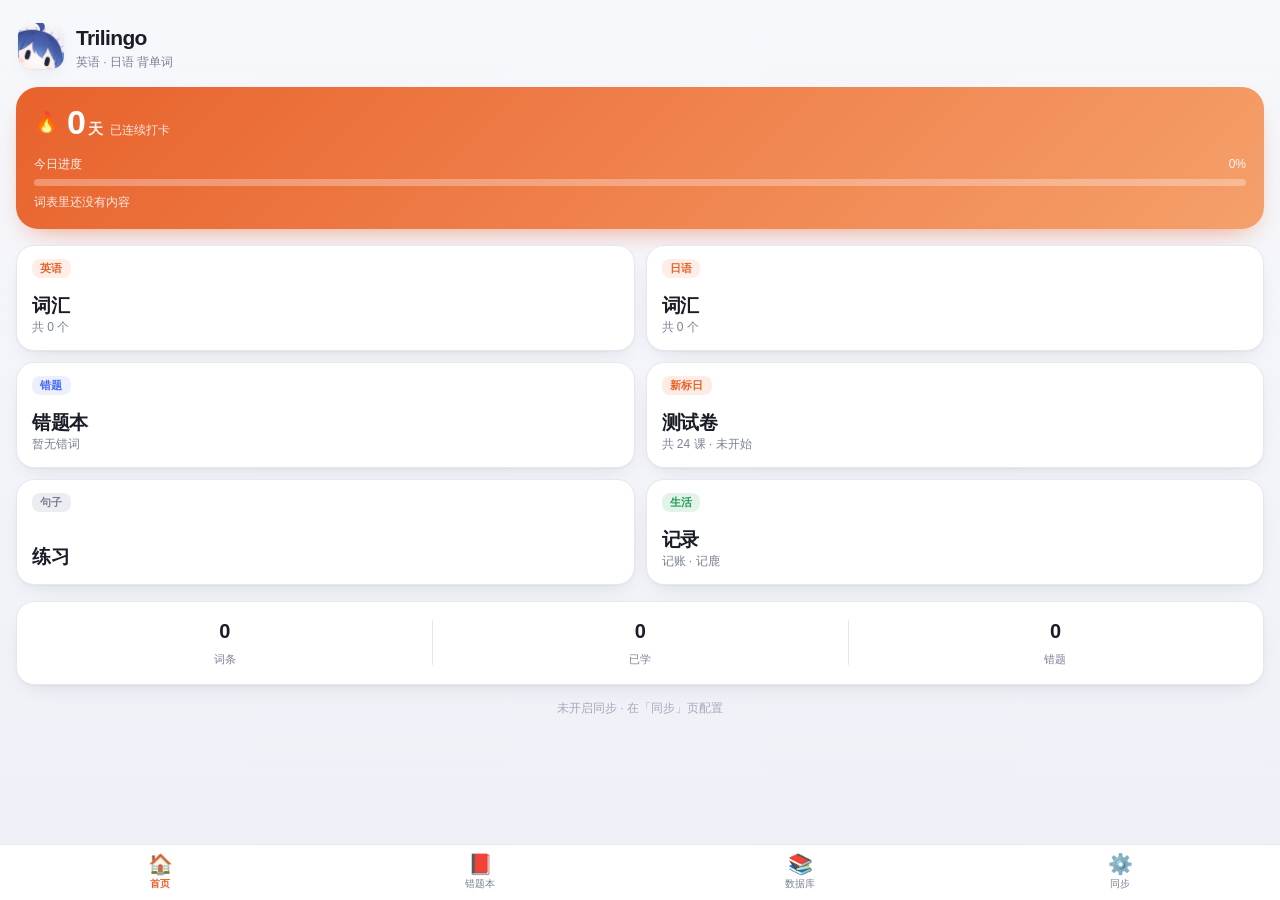
==== commit 4a0091ae: "补齐第 24 课答案、全数据跨设备同步、界面细节修正、英文 README 【第 24 课答案】 - 原卷没有附第 24 课答案 (55 题), 新增 tools/fill_minna_answers." ====
--- a/docs/index.html
+++ b/docs/index.html
@@ -137,6 +137,9 @@
       <span>课</span><span>完成进度</span><span>成绩</span><span>完成时间</span>
     </div>
     <div class="list" id="minnaList"></div>
+    <p class="sub" style="margin-top:10px;font-size:11px">
+      题库来源：《新版中日交流标准日本语（初级上）同步测试卷》（版权归原出版方所有，仅供个人学习使用）
+    </p>
   </section>
 
   <!-- ============================== 答题页 ============================== -->
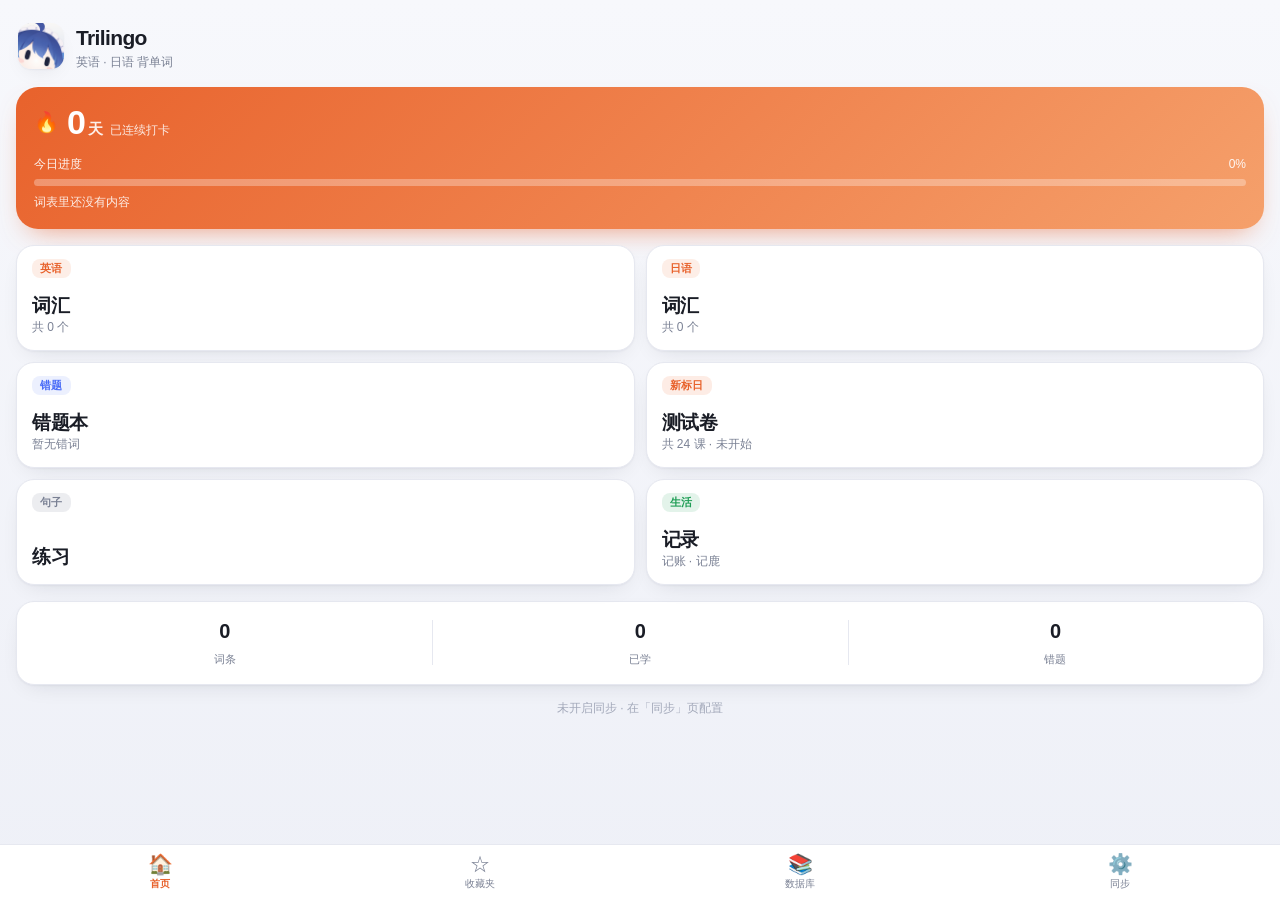
==== commit 0f6f7cea: "﻿PWA 试卷改版、底部导航第二个改为收藏夹 【试卷排版与电脑端对齐】 - 填空改成两列网格卡片: 「☆ 序号 题干 答案」一行读完; - 选择/翻译逐行: 题干 → 选项 → 正确项(括号), 错题" ====
--- a/docs/index.html
+++ b/docs/index.html
@@ -142,6 +142,16 @@
     </p>
   </section>
 
+  <!-- ============================== 收藏夹 ============================== -->
+  <section id="minnaFav" class="view">
+    <div class="quiz-head">
+      <button class="ghost" id="favBack">‹ 返回</button>
+      <span class="title">收藏夹</span>
+    </div>
+    <p class="sub" id="favSummary"></p>
+    <div class="list" id="favList"></div>
+  </section>
+
   <!-- ============================== 答题页 ============================== -->
   <section id="minnaTest" class="view">
     <div class="quiz-head">
@@ -294,7 +304,7 @@
 <!-- ============================== 底部导航 ============================== -->
 <nav id="tabs">
   <button data-view="home" class="on"><span class="ic">🏠</span>首页</button>
-  <button data-view="mistakes"><span class="ic">📕</span>错题本</button>
+  <button data-view="fav"><span class="ic">⭐</span>收藏夹</button>
   <button data-view="database"><span class="ic">📚</span>数据库</button>
   <button data-view="settings"><span class="ic">⚙️</span>同步</button>
 </nav>
--- a/docs/style.css
+++ b/docs/style.css
@@ -341,13 +341,41 @@
 }
 .mt-foot .sub { margin: 0; flex: 1; }
 .mt-foot button { flex: 0 0 auto; }
-.paper-sec { background: var(--card); border: 1px solid var(--border); border-radius: 16px; padding: 14px; margin-bottom: 12px; }
-.paper-sec h3 { font-size: 14px; margin: 0 0 10px; }
-.paper-item { display: flex; gap: 8px; padding: 4px 0; font-size: 13px; line-height: 1.6; }
-.paper-item .pq { flex: 1; }
-.paper-item .pa { color: #4a6cf7; font-weight: 700; white-space: nowrap; }
-.paper-item.bad .pq, .paper-item.bad .pa { color: #d64545; }
-.paper-item .pmark { color: #d64545; font-size: 11px; }
+.paper-sec { background: var(--card); border: 1px solid var(--border); border-radius: 16px; padding: 12px; margin-bottom: 10px; }
+.paper-sec h3 { font-size: 14px; margin: 0 0 8px; }
+
+/* 与电脑端一致: 填空多列网格, 其余逐行 */
+.paper-fill { display: grid; grid-template-columns: 1fr 1fr; gap: 6px; }
+.paper-cell { background: #f6f7fb; border-radius: 10px; padding: 8px 10px;
+  font-size: 13px; display: flex; flex-wrap: wrap; gap: 6px; align-items: baseline; }
+.paper-cell b { color: #4a6cf7; font-size: 12px; }
+.paper-cell .pq { font-weight: 700; }
+.paper-cell .pa { color: #4a6cf7; font-weight: 700; }
+.paper-cell.bad, .paper-cell.bad .pq, .paper-cell.bad .pa { color: #d64545; }
+
+.paper-line { display: flex; gap: 6px; align-items: baseline; padding: 5px 8px;
+  background: #f6f7fb; border-radius: 10px; margin-bottom: 4px;
+  font-size: 13px; line-height: 1.6; }
+.paper-line .pno { color: var(--muted); font-size: 12px; }
+.paper-line .pq { font-weight: 700; }
+.paper-line .popt { color: var(--muted); font-size: 12px; flex: 1; }
+.paper-line .pa { color: #4a6cf7; font-weight: 700; margin-left: auto; white-space: nowrap; }
+.paper-line.bad, .paper-line.bad .pq, .paper-line.bad .pa { color: #d64545; }
+.paper-line .pmark { color: #d64545; font-weight: 700; }
+
+.pstar { cursor: pointer; color: var(--muted); font-size: 15px; line-height: 1; }
+.pstar.on { color: #e8622c; }
+
+/* 收藏夹 */
+.fav-card { background: var(--card); border: 1px solid var(--border); border-radius: 14px;
+  padding: 12px 14px; margin-bottom: 10px; }
+.fav-top { display: flex; align-items: center; gap: 8px; margin-bottom: 6px; }
+.fav-top .sub { flex: 1; margin: 0; }
+.fav-top .ghost { padding: 3px 10px; font-size: 12px; }
+.fav-q { font-size: 15px; font-weight: 700; line-height: 1.5; }
+.fav-a { color: #4a6cf7; font-weight: 700; font-size: 13px; margin-top: 4px; }
+.fav-note { background: #f6f7fb; border-radius: 10px; padding: 8px 10px;
+  margin-top: 8px; font-size: 13px; line-height: 1.6; }
 
 .placeholder { text-align: center; padding: 60px 20px; }
 .ph-icon { font-size: 56px; }
